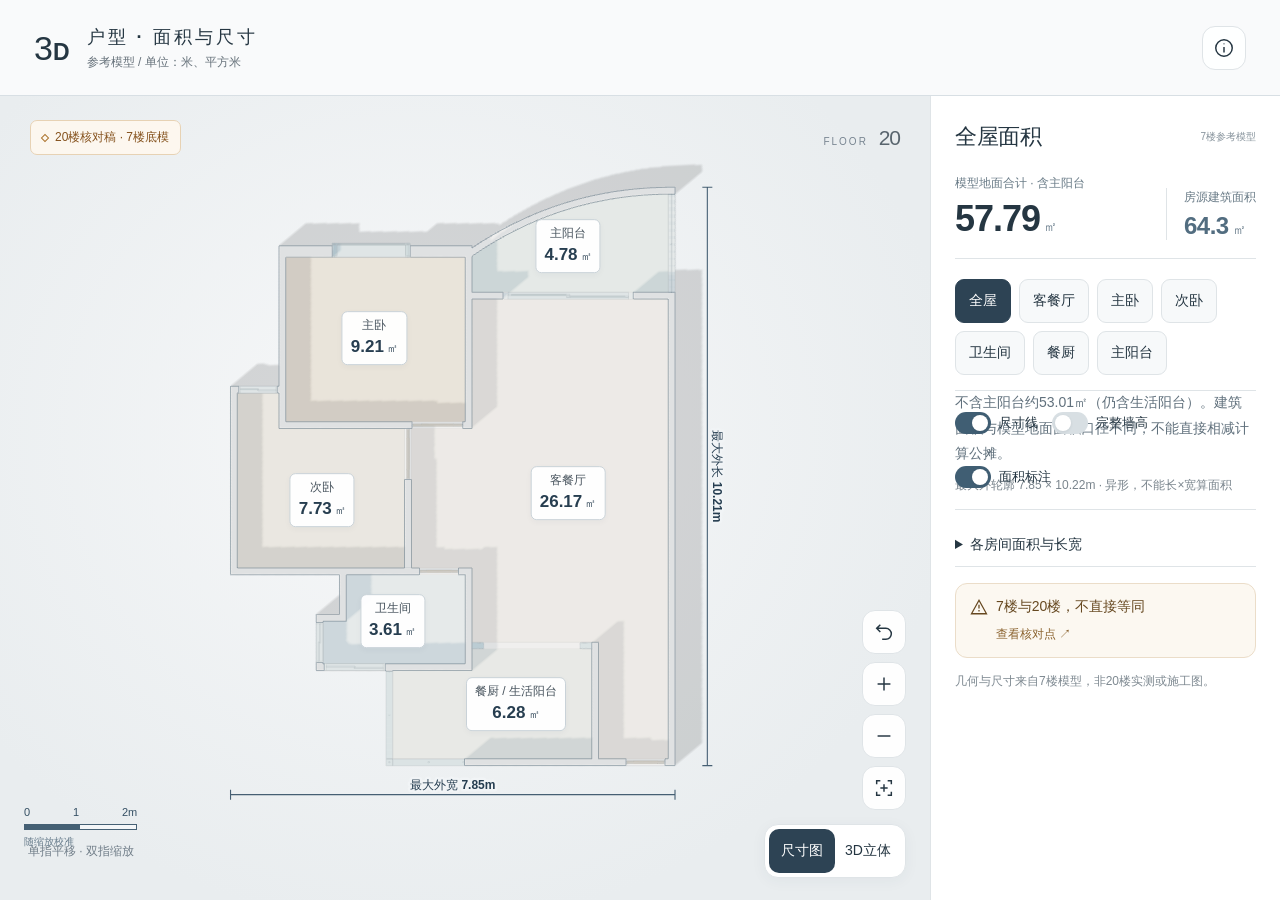
==== index.html @ e79d8c3d "Publish floorplan with visible areas, dimensions and metric scale" ====
<!doctype html>
<html lang="zh-CN">
<head>
  <meta charset="UTF-8">
  <meta name="viewport" content="width=device-width, initial-scale=1, viewport-fit=cover">
  <meta name="theme-color" content="#edf0f2">
  <meta name="description" content="移动端3D户型、房间面积与米制尺寸图。基于参考模型，非现场实测或施工依据。">
  <meta name="robots" content="noindex,nofollow">
  <title>户型 · 面积与尺寸</title>
  <link rel="icon" type="image/svg+xml" href="data:image/svg+xml,%3Csvg xmlns='http://www.w3.org/2000/svg' viewBox='0 0 32 32'%3E%3Crect width='32' height='32' rx='8' fill='%23273643'/%3E%3Cpath d='M8 24V8h9v6h7v10zm9-10v10M8 17h9' fill='none' stroke='%23e4ceb0' stroke-width='2'/%3E%3C/svg%3E">
  <link rel="stylesheet" href="./style.css">
  <script type="importmap">{"imports":{"three":"./vendor/three.module.min.js"}}</script>
</head>
<body>
  <header class="header">
    <div class="identity"><span class="monogram">3<span>D</span></span><div><h1>户型 · 面积与尺寸</h1><p>参考模型 / 单位：米、平方米</p></div></div>
    <button class="icon-button" id="about" aria-label="查看模型依据与墙体差异说明"><svg viewBox="0 0 24 24" fill="none" stroke="currentColor" stroke-width="1.6"><circle cx="12" cy="12" r="9"/><path d="M12 11v6m0-10v1"/></svg></button>
  </header>

  <main>
    <section class="viewer" aria-label="交互式3D户型">
      <div class="view-top"><span class="draft"><i></i>20楼核对稿 · 7楼底模</span><span class="level">FLOOR <b>20</b></span></div>
      <div id="scene" tabindex="0" aria-label="户型3D模型。拖动旋转，双指缩放。也可使用下方按钮及方向键。"></div>
      <div id="labels" aria-hidden="true"></div>
      <svg id="dimensions" aria-hidden="true"></svg>
      <div class="scale-bar" id="scale-bar"><span>0</span><span>1</span><span>2m</span><i></i><small>随缩放校准</small></div>
      <div class="loading" id="loading"><span class="spinner"></span><p>正在展开你的家…</p></div>
      <div id="fallback" hidden><img src="./dimension-plan.svg" alt="参考模型尺寸图，含各房间面积、最大长宽和2米标尺，非20楼实测。"><p>当前浏览器未能显示3D，已显示带面积、尺寸和标尺的平面图。</p></div>
      <div class="orbit-tools" aria-label="视角操作">
        <button class="icon-button" id="rotate-left" aria-label="向左旋转"><svg viewBox="0 0 24 24" fill="none" stroke="currentColor" stroke-width="1.6"><path d="M8 4 4 8l4 4M4 8h10a6 6 0 0 1 0 12h-4"/></svg></button>
        <button class="icon-button" id="zoom-in" aria-label="放大"><svg viewBox="0 0 24 24" fill="none" stroke="currentColor" stroke-width="1.6"><path d="M5 12h14M12 5v14"/></svg></button>
        <button class="icon-button" id="zoom-out" aria-label="缩小"><svg viewBox="0 0 24 24" fill="none" stroke="currentColor" stroke-width="1.6"><path d="M5 12h14"/></svg></button>
        <button class="icon-button" id="reset" aria-label="恢复全屋视角"><svg viewBox="0 0 24 24" fill="none" stroke="currentColor" stroke-width="1.6"><path d="M8 4H4v4m12-4h4v4M4 16v4h4m12-4v4h-4M8 12h8m-4-4v8"/></svg></button>
      </div>
      <div class="view-bottom"><p id="gesture-hint">单指平移 · 双指缩放</p><div class="segmented" aria-label="选择视图"><button id="plan-view" aria-pressed="true">尺寸图</button><button id="three-view" aria-pressed="false">3D立体</button></div></div>
    </section>

    <aside class="panel">
      <div class="panel-heading"><h2 id="room-title">全屋面积</h2><span id="room-number">7楼参考模型</span></div>
      <div class="area-summary"><div><p id="area-label">模型地面合计 · 含主阳台</p><strong id="area-value">57.79</strong><span>㎡</span></div><div class="advertised"><p>房源建筑面积</p><strong>64.3</strong><span>㎡</span></div></div>
      <nav class="rooms" aria-label="定位房间">
        <button data-room="all" aria-pressed="true">全屋</button><button data-room="12" aria-pressed="false">客餐厅</button><button data-room="7" aria-pressed="false">主卧</button><button data-room="3" aria-pressed="false">次卧</button><button data-room="4" aria-pressed="false">卫生间</button><button data-room="13" aria-pressed="false">餐厨</button><button data-room="0" aria-pressed="false">主阳台</button>
      </nav>
      <div class="room-info" aria-live="polite"><p id="room-description">不含主阳台约53.01㎡（仍含生活阳台）。建筑面积与模型地面面积口径不同，不能直接相减计算公摊。</p><p id="room-metric">最大外轮廓 7.85 × 10.22m · 异形，不能长×宽算面积</p></div>
      <div class="display-options"><label><input type="checkbox" id="show-dimensions" checked><span class="switch"></span>尺寸线</label><label><input type="checkbox" id="full-walls"><span class="switch"></span>完整墙高</label><label><input type="checkbox" id="show-labels" checked><span class="switch"></span>面积标注</label></div>
      <details class="area-breakdown"><summary>各房间面积与长宽</summary><table><thead><tr><th scope="col">空间</th><th scope="col">地面面积</th><th scope="col">最大长宽</th></tr></thead><tbody>
        <tr><th scope="row">主卧</th><td>9.21㎡</td><td>3.17 × 2.91m</td></tr>
        <tr><th scope="row">次卧</th><td>7.73㎡</td><td>2.96 × 3.09m</td></tr>
        <tr><th scope="row">卫生间</th><td>3.61㎡</td><td>2.51 × 1.57m</td></tr>
        <tr><th scope="row">厨房 / 生活阳台</th><td>6.28㎡</td><td>3.52 × 1.94m</td></tr>
        <tr><th scope="row">客餐厅 / 过道</th><td>26.17㎡</td><td>4.54 × 8.12m</td></tr>
        <tr><th scope="row">主阳台</th><td>4.78㎡</td><td>3.47 × 1.73m</td></tr>
      </tbody></table><p>以上为模型地面三角面计算值；除主卧外均有凹凸或弧边。“最大长宽”是包络范围，不是每一段墙长。合计用未舍入原值计算。</p></details>
      <button class="check-button" id="review"><span><svg viewBox="0 0 24 24" fill="none" stroke="currentColor" stroke-width="1.7"><path d="m12 3 10 18H2L12 3Z"/><path d="M12 9v5m0 2v2"/></svg>7楼与20楼，不直接等同</span><span>查看核对点 ↗</span></button>
      <p class="footnote">几何与尺寸来自7楼模型，非20楼实测或施工图。</p>
    </aside>
  </main>

  <dialog id="details">
    <div class="dialog-head"><div><p class="eyebrow">MODEL NOTES</p><h2>先核对，再定墙线</h2></div><button class="icon-button" id="close-dialog" aria-label="关闭说明">✕</button></div>
    <p class="note-intro">你已确认20楼与7楼存在墙体差异。这一版保留7楼原始几何，用于旋转查看与逐处核对；<strong>尚未把不确定的墙体改成20楼定稿。</strong></p>
    <div class="review-list">
      <button data-focus="13"><span class="review-index">01</span><span><b>餐厨与生活阳台</b><small>核对开口、照片墙、后端玻璃分隔。柜体和墙体不能只凭广角画面混为一谈。</small></span><span>↗</span></button>
      <button data-focus="7"><span class="review-index">02</span><span><b>两间卧室的窗边墙线</b><small>20楼视频可见窗边转角与梁。窗洞大小、窗台进深及包柱需再确认。</small></span><span>↗</span></button>
      <button data-focus="12"><span class="review-index">03</span><span><b>短过道与门旁墙垛</b><small>20楼可见门旁柜、上方横梁及墙垛；门洞净宽与墙线位置尚未实测。</small></span><span>↗</span></button>
    </div>
    <div class="source-note"><h3>这版的依据</h3><p>直接读取你提供的7楼DAE模型，保留原始三角面、墙体和门窗。20楼两段视频仅用于核对可见关系，不能从广角画面反推厘米级尺寸。</p><p>模型层高约2.80m；房间数值均是7楼模型参考。建筑面积64.3㎡来自原会话房源信息，与模型地面面积不是同一口径。阳台朝西北为你提供的信息，模型本身没有真北。</p><p>要准确修成20楼，请补一张标出差异的平面图，或指出“哪一面墙向哪边移动／多了或少了哪段墙”；再补对应长度即可逐处替换。</p></div>
    <details class="reference"><summary>查看可独立打开的尺寸平面图</summary><a href="./dimension-plan.svg" target="_blank" rel="noopener">打开完整尺寸图 ↗</a><img src="./dimension-plan.svg" alt="参考模型尺寸平面图，非20楼实测图" loading="lazy"></details>
  </dialog>
  <script type="module">
    const dialog = document.getElementById('details');
    for (const id of ['about','review']) document.getElementById(id).onclick = () => dialog.showModal();
    document.getElementById('close-dialog').onclick = () => dialog.close();
    dialog.addEventListener('click', e => { if(e.target===dialog && (e.clientX<dialog.getBoundingClientRect().left || e.clientX>dialog.getBoundingClientRect().right || e.clientY<dialog.getBoundingClientRect().top || e.clientY>dialog.getBoundingClientRect().bottom)) dialog.close(); });
    import('./viewer.js').catch(error => {
      console.error(error);
      document.getElementById('loading').hidden = true;
      document.getElementById('fallback').hidden = false;
      document.getElementById('scene').hidden = true;
      document.getElementById('dimensions').hidden = true;
      document.getElementById('scale-bar').hidden = true;
      document.getElementById('labels').hidden = true;
      document.querySelector('.orbit-tools').hidden = true;
      document.querySelector('.view-bottom').hidden = true;
      for (const control of document.querySelectorAll('.rooms button, .display-options input')) control.disabled = true;
    });
  </script>
</body>
</html>
---- style.css ----
:root{color-scheme:light;--bg:#edf0f2;--ink:#253642;--muted:#66717a;--line:#dfe4e7;--paper:#fff;--accent:#ad6b23;--soft:#f7ead7;--radius:20px;font-family:-apple-system,BlinkMacSystemFont,"PingFang SC","Microsoft YaHei",sans-serif;font-synthesis:none}
*{box-sizing:border-box}body{margin:0;background:var(--bg);color:var(--ink)}button,input{font:inherit}button{cursor:pointer;color:inherit;-webkit-tap-highlight-color:transparent}button:disabled{cursor:not-allowed;opacity:.4}button:focus-visible,summary:focus-visible,#scene:focus-visible{outline:3px solid #3579a9;outline-offset:3px}button{transition:background .18s,color .18s,transform .18s}button:active{transform:scale(.97)}[hidden]{display:none!important}.header{height:96px;padding:20px 34px;display:flex;align-items:center;justify-content:space-between;border-bottom:1px solid #d8dfe4;background:#f9fafb}.identity{display:flex;gap:18px;align-items:center}.monogram{font-size:34px;font-weight:350;letter-spacing:-2px;line-height:1}.monogram span{font-size:23px;font-weight:550;letter-spacing:-1px;margin-left:2px}.identity h1{font-size:18px;margin:0 0 5px;font-weight:600;letter-spacing:3px}.identity p{font-size:12px;color:var(--muted);margin:0}.icon-button{width:44px;height:44px;border:1px solid var(--line);border-radius:13px;background:#ffffffeb;display:grid;place-items:center;flex:none}.icon-button svg{width:22px;height:22px}.icon-button:hover{background:#e5eaed}main{display:grid;grid-template-columns:minmax(0,1fr) 350px;height:calc(100dvh - 96px);min-height:510px}.viewer{position:relative;min-width:0;overflow:hidden;background:radial-gradient(ellipse at 45% 42%,#f7f8f9 0,#e9edef 75%)}#scene{position:absolute;inset:0;touch-action:none}#scene canvas{display:block;width:100%;height:100%;touch-action:none}.view-top{position:absolute;top:24px;left:30px;right:30px;display:flex;align-items:center;justify-content:space-between;pointer-events:none;z-index:2}.draft{font-size:12px;color:#85521d;display:flex;gap:7px;align-items:center;padding:8px 11px;border-radius:7px;background:#fff9efdb;border:1px solid #e7d2b4}.draft i{width:6px;height:6px;border:1.5px solid #ac742e;transform:rotate(45deg)}.level{font-size:10px;letter-spacing:2px;color:#788591}.level b{font-size:21px;font-weight:400;letter-spacing:-1px;margin-left:6px;color:#59656e}#labels{position:absolute;inset:0;pointer-events:none;overflow:hidden}.room-label{position:absolute;text-align:center;transform:translate(-50%,-50%);white-space:nowrap;font-size:12px;line-height:1.4;background:#fffffff2;padding:5px 8px;border-radius:6px;border:1px solid #d4dadd;box-shadow:0 2px 6px #2636420a;color:#47535d}.room-label.selected{color:white;background:#2d475a;border-color:#2d475a}.room-label.pending{color:#87531b;background:#fff3db;border-color:#dabc92;font-size:11px;padding:3px 6px}.loading{position:absolute;inset:0;display:flex;align-items:center;justify-content:center;flex-direction:column;background:var(--bg);z-index:5;font-size:14px;color:var(--muted)}.spinner{width:30px;height:30px;border:2px solid #c8d0d7;border-top-color:#3c566a;border-radius:50%;animation:spin 1s linear infinite}@keyframes spin{to{transform:rotate(360deg)}}#fallback{height:100%;overflow:auto;padding:68px 20px 20px;text-align:center}#fallback img{max-height:75%;max-width:100%;object-fit:contain}#fallback p{font-size:14px}.orbit-tools{position:absolute;right:24px;bottom:90px;display:flex;flex-direction:column;gap:8px}.view-bottom{position:absolute;bottom:22px;left:28px;right:24px;display:flex;align-items:center;justify-content:space-between;gap:14px}.view-bottom p{font-size:12px;color:#717e89;margin:0}.segmented{padding:4px;display:flex;background:#fff;border-radius:14px;box-shadow:0 3px 15px #293c4b0c;border:1px solid var(--line)}.segmented button{border:0;background:transparent;min-height:40px;min-width:66px;border-radius:10px;font-size:14px}.segmented button[aria-pressed=true]{background:#2d4354;color:white}.panel{background:#fff;border-left:1px solid var(--line);padding:38px 24px 24px;display:flex;flex-direction:column;overflow:auto;min-width:0}.panel-heading{display:flex;align-items:center;justify-content:space-between;gap:12px}.eyebrow{font-size:10px;letter-spacing:1.8px;color:#6d7b86;margin:0 0 12px;line-height:1.5}.panel h2{font-size:23px;font-weight:550;letter-spacing:-.5px;margin:0;line-height:1.35}#room-number{font-size:10px;font-variant-numeric:tabular-nums;color:#88949d;white-space:nowrap}.rooms{display:flex;flex-wrap:wrap;gap:8px;margin:28px 0 23px}.rooms button{border:1px solid var(--line);background:#f7f9fa;font-size:14px;padding:10px 13px;border-radius:9px;min-height:44px;white-space:nowrap}.rooms button[aria-pressed=true]{background:#2d4354;color:#fff;border-color:#2d4354}.room-info{min-height:130px}.room-info p{font-size:15px;line-height:1.85;color:#60707c;margin:0 0 16px}#room-metric{font-size:12px;color:#7a858d;line-height:1.7}#room-metric span{padding:0 7px}.display-options{border-top:1px solid var(--line);border-bottom:1px solid var(--line);padding:18px 0;display:flex;gap:18px;flex-wrap:wrap}.display-options label{display:flex;align-items:center;gap:8px;cursor:pointer;min-height:36px;font-size:13px;position:relative}.display-options input{position:absolute;opacity:0;width:38px;height:24px}.switch{height:22px;width:36px;border-radius:20px;background:#d8dfe3;position:relative;transition:background .2s;pointer-events:none}.switch:after{content:"";width:16px;height:16px;position:absolute;left:3px;top:3px;border-radius:50%;background:#fff;transition:transform .2s;box-shadow:0 1px 3px #283c461a}.display-options input:checked+.switch{background:#405e73}.display-options input:checked+.switch:after{transform:translateX(14px)}.display-options input:focus-visible+.switch{outline:3px solid #3579a9;outline-offset:3px}.check-button{border:1px solid #ebddc9;border-radius:12px;padding:14px;background:#fcf8f1;display:flex;flex-direction:column;gap:10px;text-align:left;margin-top:auto;font-size:12px;color:#8b632f;min-height:66px}.check-button>span:first-child{display:flex;align-items:center;gap:8px;font-size:13px;color:#664820}.check-button svg{width:18px;height:18px}.check-button>span:last-child{padding-left:26px}.footnote{font-size:11px;line-height:1.6;color:#7e8991;margin:14px 0 0}dialog{border:0;border-radius:22px;padding:28px;max-width:540px;width:calc(100% - 28px);max-height:86dvh;color:var(--ink);box-shadow:0 20px 100px #12273540}dialog::backdrop{background:#21313c70;backdrop-filter:blur(3px)}.dialog-head{display:flex;align-items:center;justify-content:space-between;gap:15px}.dialog-head h2{margin:0;font-size:24px;font-weight:550}.dialog-head .eyebrow{margin-bottom:5px}.note-intro{font-size:15px;line-height:1.8;color:#63727e;margin:23px 0}.note-intro strong{color:#6e491e;font-weight:550}.review-list{border-top:1px solid var(--line)}.review-list button{width:100%;background:transparent;border:0;border-bottom:1px solid var(--line);display:flex;align-items:center;gap:12px;padding:18px 0;text-align:left}.review-index{font-size:13px;align-self:flex-start;line-height:1.6;color:#b17934}.review-list b{font-weight:550;font-size:15px;display:block}.review-list small{font-size:13px;line-height:1.7;display:block;margin-top:6px;color:var(--muted)}.source-note h3{font-size:16px;margin-top:26px}.source-note p{font-size:13px;line-height:1.8;color:var(--muted)}.reference{font-size:13px;padding-top:10px}.reference summary{cursor:pointer;min-height:44px;line-height:44px}.reference img{width:100%;border:1px solid var(--line);border-radius:8px}
@media(min-width:800px){.check-button{margin-top:32px}.room-info{flex:1}}
@media(max-width:799px){.header{height:78px;padding:16px 20px}.identity{gap:14px}.monogram{font-size:31px}.identity h1{font-size:16px}.identity p{font-size:11px}main{display:flex;flex-direction:column;height:calc(100dvh - 78px);min-height:660px}.viewer{flex:1;min-height:350px}.panel{flex:none;border-left:0;border-top:1px solid #dfe5e9;border-radius:25px 25px 0 0;padding:20px 20px max(16px,env(safe-area-inset-bottom));overflow:visible;z-index:3;box-shadow:0 -6px 32px #28415506}.panel h2{font-size:21px}.panel .eyebrow{font-size:9px;margin-bottom:5px;letter-spacing:1.6px}.rooms{flex-wrap:nowrap;overflow:auto;margin:15px -20px 12px;padding:0 20px 2px;scrollbar-width:none;gap:8px}.rooms::-webkit-scrollbar{display:none}.rooms button{font-size:13px;padding:10px 13px;min-height:42px;flex:none}.room-info{min-height:65px}.room-info p{font-size:13px;line-height:1.65;margin:0 0 7px}#room-metric{font-size:11px;margin-bottom:10px}.display-options{padding:6px 0;border-bottom:0;gap:24px}.display-options label{font-size:12px}.check-button{flex-direction:row;align-items:center;justify-content:space-between;padding:10px 12px;min-height:42px;gap:6px;margin-top:7px}.check-button>span:first-child{font-size:12px;gap:6px}.check-button>span:last-child{padding:0;font-size:11px;white-space:nowrap}.check-button svg{width:15px;height:15px}.footnote{font-size:10px;margin-top:8px}.view-top{top:16px;left:20px;right:20px}.draft{font-size:10px;padding:7px 9px}.level{font-size:9px}.level b{font-size:18px}.orbit-tools{bottom:73px;right:16px;gap:7px}.orbit-tools .icon-button{width:38px;height:38px;border-radius:11px}.orbit-tools svg{width:18px;height:18px}.view-bottom{bottom:16px;left:20px;right:16px;gap:8px}.view-bottom p{font-size:10px;max-width:150px;line-height:1.7}.segmented{padding:3px;border-radius:12px}.segmented button{min-width:55px;min-height:38px;font-size:12px}.room-label{font-size:11px;padding:4px 6px}.room-label.pending{font-size:10px;padding:3px 5px}dialog{padding:22px;max-height:88dvh}.note-intro{font-size:14px}}
@media(max-width:360px){.panel{padding-left:16px;padding-right:16px}.panel h2{font-size:19px}.check-button{flex-direction:column;align-items:flex-start;gap:5px}.check-button>span:last-child{margin-left:20px}.view-bottom p{max-width:125px}.level{display:none}}
.panel-heading .eyebrow{display:none}.room-info p{font-size:16px}.footnote{font-size:12px}.room-label,.room-label.pending{font-size:12px}.room-label.pending{min-width:24px;font-weight:600}.display-options label{font-size:14px;min-height:44px}.view-bottom p,.draft{font-size:12px}.check-button>span:first-child{font-size:14px}.check-button>span:last-child{font-size:12px}.rooms button,.segmented button{font-size:14px;min-height:44px}.identity p,#room-metric{font-size:12px}
@media(max-width:799px){.orbit-tools .icon-button{width:44px;height:44px}.orbit-tools{bottom:80px}.room-info p{font-size:14px;line-height:1.7}.check-button{min-height:48px}.check-button>span:first-child{font-size:12px}.check-button>span:last-child{font-size:12px}.view-bottom p{font-size:12px;max-width:150px}.panel-heading #room-number{display:none}.room-info{min-height:75px}.footnote{line-height:1.55;margin-top:8px}.display-options{gap:22px}.panel{padding-top:18px}.rooms{margin-top:13px}}
#dimensions{position:absolute;inset:0;width:100%;height:100%;pointer-events:none;overflow:hidden;z-index:1}.dimension path{fill:none;stroke:#465f73;stroke-width:1.1}.dimension text{fill:#253d50;stroke:#f1f4f6;stroke-width:5px;paint-order:stroke;font-size:12px;font-weight:600;stroke-linejoin:round}#labels{z-index:2}.room-label{font-size:12px;padding:6px 8px;border-color:#c9d2d8;line-height:1.3}.room-label b{display:block;font-size:17px;font-weight:600;margin-top:2px;color:#273e50;font-variant-numeric:tabular-nums}.room-label b small{font-size:11px;font-weight:400}.room-label em{display:none;font-size:12px;font-style:normal;margin-top:3px}.room-label.selected b{color:white}.room-label.selected em{display:block}.room-label.pending{padding:3px 5px}.scale-bar{position:absolute;left:24px;bottom:82px;z-index:3;display:flex;justify-content:space-between;font-size:11px;font-variant-numeric:tabular-nums;color:#344f63;min-width:24px;max-width:220px;pointer-events:none}.scale-bar i{height:6px;border:1px solid #456074;background:linear-gradient(to right,#456074 50%,#f4f6f8 50%);position:absolute;top:18px;left:0;right:0}.scale-bar small{font-size:10px;position:absolute;top:29px;white-space:nowrap;color:#667b8b}.area-summary{display:flex;gap:16px;justify-content:space-between;align-items:end;margin:22px 0 0;padding-bottom:18px;border-bottom:1px solid var(--line)}.area-summary p{font-size:12px;margin:0 0 6px;color:#687a86;line-height:1.5}.area-summary strong{font-size:36px;letter-spacing:-1px;font-weight:550;font-variant-numeric:tabular-nums}.area-summary span{font-size:13px;margin-left:4px;color:#657988}.area-summary .advertised strong{font-size:24px;letter-spacing:-.5px;color:#526d80}.area-summary .advertised{border-left:1px solid var(--line);padding-left:17px}.rooms{margin:20px 0 15px}.room-info{min-height:0;flex:0}.room-info p{font-size:14px;margin-bottom:8px}.display-options{gap:10px 14px;padding:10px 0}.display-options label{font-size:13px}.area-breakdown{margin-top:12px;border-bottom:1px solid var(--line)}.area-breakdown summary{font-size:14px;cursor:pointer;line-height:44px;min-height:44px}.area-breakdown table{font-size:12px;border-collapse:collapse;width:100%;font-variant-numeric:tabular-nums}.area-breakdown td,.area-breakdown th{font-weight:400;text-align:left;vertical-align:top;border-bottom:1px solid #e5eaed;padding:10px 4px;line-height:1.7}.area-breakdown th:first-child{padding-left:0}.area-breakdown td:last-child{white-space:nowrap}.area-breakdown thead{color:#788590}.area-breakdown p{font-size:12px;line-height:1.7;color:#72808b}.check-button{margin-top:16px}.panel{padding-top:26px}.panel h2{font-size:22px}.view-top,.view-bottom,.orbit-tools{z-index:4}.view-bottom{pointer-events:none}.view-bottom .segmented{pointer-events:auto}
@media(max-width:799px){main{height:auto;min-height:calc(100dvh - 78px)}.viewer{height:58dvh;min-height:440px;max-height:610px;flex:none}.panel{padding-top:20px}.area-summary{margin-top:14px;padding-bottom:13px;gap:12px}.area-summary strong{font-size:33px}.area-summary .advertised strong{font-size:25px}.area-summary p{font-size:12px}.rooms{margin:13px -20px 11px;padding:0 20px}.room-label{padding:4px 6px}.room-label b{font-size:15px}.room-label em{font-size:11px}.scale-bar{left:20px;bottom:91px}.orbit-tools{right:12px;bottom:81px}.display-options{gap:8px 16px;padding:6px 0}.display-options label{font-size:13px}.area-breakdown{margin-top:2px}.area-breakdown table{font-size:13px}.room-info p{font-size:13px}.room-info{min-height:0}.check-button{margin-top:10px}.view-bottom{bottom:18px}.view-bottom p{font-size:11px;max-width:135px}.segmented button{min-width:65px}.footnote{font-size:12px}.panel #room-metric{line-height:1.8}.dimension text{font-size:11px}.view-top .level{display:none}}
@media(prefers-reduced-motion:reduce){*,*:before,*:after{animation:none!important;transition:none!important}}
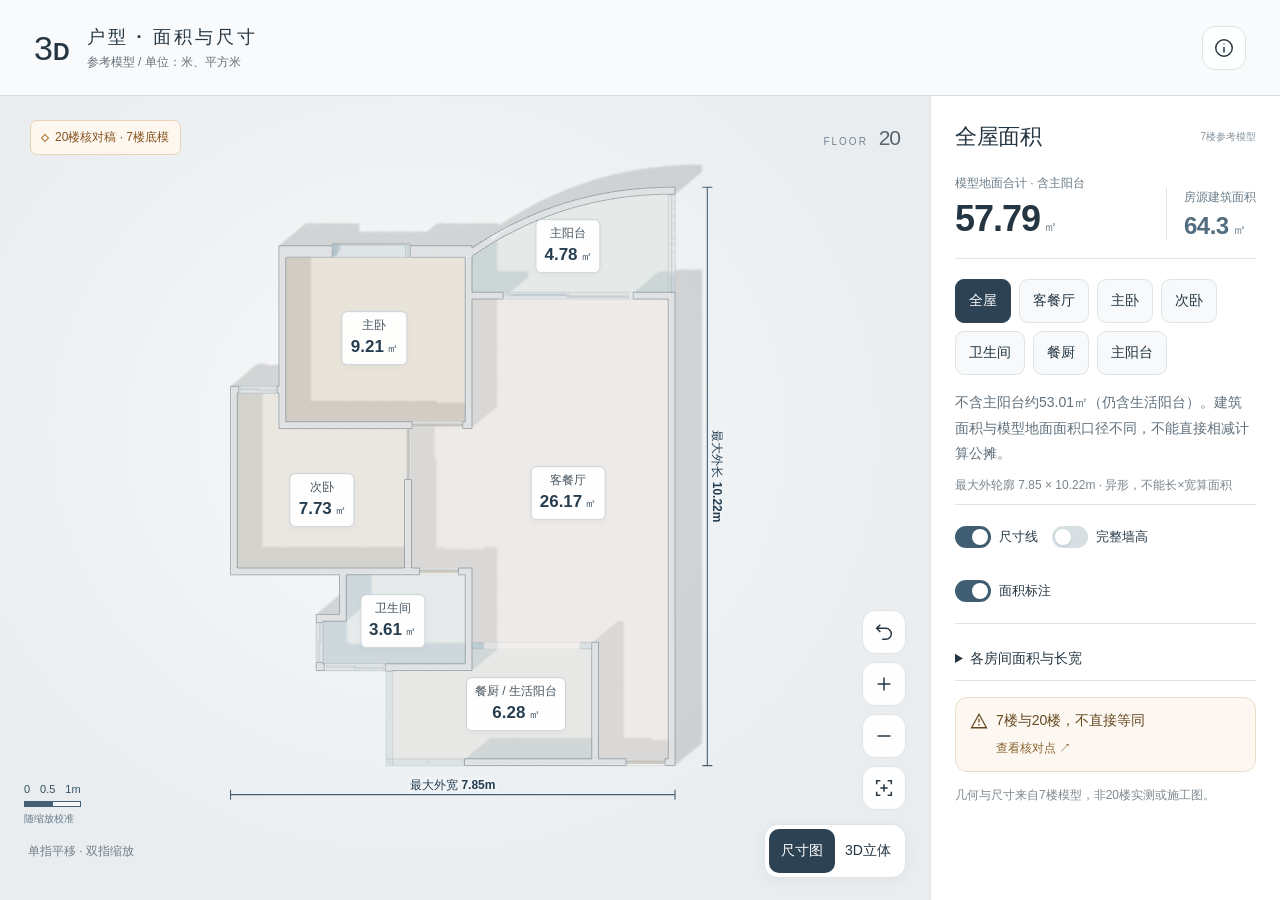
==== commit 34da995d: "Version UI assets so mobile visitors receive current dimensions" ====
--- a/index.html
+++ b/index.html
@@ -8,7 +8,7 @@
   <meta name="robots" content="noindex,nofollow">
   <title>户型 · 面积与尺寸</title>
   <link rel="icon" type="image/svg+xml" href="data:image/svg+xml,%3Csvg xmlns='http://www.w3.org/2000/svg' viewBox='0 0 32 32'%3E%3Crect width='32' height='32' rx='8' fill='%23273643'/%3E%3Cpath d='M8 24V8h9v6h7v10zm9-10v10M8 17h9' fill='none' stroke='%23e4ceb0' stroke-width='2'/%3E%3C/svg%3E">
-  <link rel="stylesheet" href="./style.css">
+  <link rel="stylesheet" href="./style.css?v=3">
   <script type="importmap">{"imports":{"three":"./vendor/three.module.min.js"}}</script>
 </head>
 <body>
@@ -25,7 +25,7 @@
       <svg id="dimensions" aria-hidden="true"></svg>
       <div class="scale-bar" id="scale-bar"><span>0</span><span>1</span><span>2m</span><i></i><small>随缩放校准</small></div>
       <div class="loading" id="loading"><span class="spinner"></span><p>正在展开你的家…</p></div>
-      <div id="fallback" hidden><img src="./dimension-plan.svg" alt="参考模型尺寸图，含各房间面积、最大长宽和2米标尺，非20楼实测。"><p>当前浏览器未能显示3D，已显示带面积、尺寸和标尺的平面图。</p></div>
+      <div id="fallback" hidden><img src="./dimension-plan.svg?v=3" alt="参考模型尺寸图，含各房间面积、最大长宽和2米标尺，非20楼实测。"><p>当前浏览器未能显示3D，已显示带面积、尺寸和标尺的平面图。</p></div>
       <div class="orbit-tools" aria-label="视角操作">
         <button class="icon-button" id="rotate-left" aria-label="向左旋转"><svg viewBox="0 0 24 24" fill="none" stroke="currentColor" stroke-width="1.6"><path d="M8 4 4 8l4 4M4 8h10a6 6 0 0 1 0 12h-4"/></svg></button>
         <button class="icon-button" id="zoom-in" aria-label="放大"><svg viewBox="0 0 24 24" fill="none" stroke="currentColor" stroke-width="1.6"><path d="M5 12h14M12 5v14"/></svg></button>
@@ -65,14 +65,14 @@
       <button data-focus="12"><span class="review-index">03</span><span><b>短过道与门旁墙垛</b><small>20楼可见门旁柜、上方横梁及墙垛；门洞净宽与墙线位置尚未实测。</small></span><span>↗</span></button>
     </div>
     <div class="source-note"><h3>这版的依据</h3><p>直接读取你提供的7楼DAE模型，保留原始三角面、墙体和门窗。20楼两段视频仅用于核对可见关系，不能从广角画面反推厘米级尺寸。</p><p>模型层高约2.80m；房间数值均是7楼模型参考。建筑面积64.3㎡来自原会话房源信息，与模型地面面积不是同一口径。阳台朝西北为你提供的信息，模型本身没有真北。</p><p>要准确修成20楼，请补一张标出差异的平面图，或指出“哪一面墙向哪边移动／多了或少了哪段墙”；再补对应长度即可逐处替换。</p></div>
-    <details class="reference"><summary>查看可独立打开的尺寸平面图</summary><a href="./dimension-plan.svg" target="_blank" rel="noopener">打开完整尺寸图 ↗</a><img src="./dimension-plan.svg" alt="参考模型尺寸平面图，非20楼实测图" loading="lazy"></details>
+    <details class="reference"><summary>查看可独立打开的尺寸平面图</summary><a href="./dimension-plan.svg?v=3" target="_blank" rel="noopener">打开完整尺寸图 ↗</a><img src="./dimension-plan.svg?v=3" alt="参考模型尺寸平面图，非20楼实测图" loading="lazy"></details>
   </dialog>
   <script type="module">
     const dialog = document.getElementById('details');
     for (const id of ['about','review']) document.getElementById(id).onclick = () => dialog.showModal();
     document.getElementById('close-dialog').onclick = () => dialog.close();
     dialog.addEventListener('click', e => { if(e.target===dialog && (e.clientX<dialog.getBoundingClientRect().left || e.clientX>dialog.getBoundingClientRect().right || e.clientY<dialog.getBoundingClientRect().top || e.clientY>dialog.getBoundingClientRect().bottom)) dialog.close(); });
-    import('./viewer.js').catch(error => {
+    import('./viewer.js?v=3').catch(error => {
       console.error(error);
       document.getElementById('loading').hidden = true;
       document.getElementById('fallback').hidden = false;
--- a/style.css
+++ b/style.css
@@ -7,4 +7,7 @@
 @media(max-width:799px){.orbit-tools .icon-button{width:44px;height:44px}.orbit-tools{bottom:80px}.room-info p{font-size:14px;line-height:1.7}.check-button{min-height:48px}.check-button>span:first-child{font-size:12px}.check-button>span:last-child{font-size:12px}.view-bottom p{font-size:12px;max-width:150px}.panel-heading #room-number{display:none}.room-info{min-height:75px}.footnote{line-height:1.55;margin-top:8px}.display-options{gap:22px}.panel{padding-top:18px}.rooms{margin-top:13px}}
 #dimensions{position:absolute;inset:0;width:100%;height:100%;pointer-events:none;overflow:hidden;z-index:1}.dimension path{fill:none;stroke:#465f73;stroke-width:1.1}.dimension text{fill:#253d50;stroke:#f1f4f6;stroke-width:5px;paint-order:stroke;font-size:12px;font-weight:600;stroke-linejoin:round}#labels{z-index:2}.room-label{font-size:12px;padding:6px 8px;border-color:#c9d2d8;line-height:1.3}.room-label b{display:block;font-size:17px;font-weight:600;margin-top:2px;color:#273e50;font-variant-numeric:tabular-nums}.room-label b small{font-size:11px;font-weight:400}.room-label em{display:none;font-size:12px;font-style:normal;margin-top:3px}.room-label.selected b{color:white}.room-label.selected em{display:block}.room-label.pending{padding:3px 5px}.scale-bar{position:absolute;left:24px;bottom:82px;z-index:3;display:flex;justify-content:space-between;font-size:11px;font-variant-numeric:tabular-nums;color:#344f63;min-width:24px;max-width:220px;pointer-events:none}.scale-bar i{height:6px;border:1px solid #456074;background:linear-gradient(to right,#456074 50%,#f4f6f8 50%);position:absolute;top:18px;left:0;right:0}.scale-bar small{font-size:10px;position:absolute;top:29px;white-space:nowrap;color:#667b8b}.area-summary{display:flex;gap:16px;justify-content:space-between;align-items:end;margin:22px 0 0;padding-bottom:18px;border-bottom:1px solid var(--line)}.area-summary p{font-size:12px;margin:0 0 6px;color:#687a86;line-height:1.5}.area-summary strong{font-size:36px;letter-spacing:-1px;font-weight:550;font-variant-numeric:tabular-nums}.area-summary span{font-size:13px;margin-left:4px;color:#657988}.area-summary .advertised strong{font-size:24px;letter-spacing:-.5px;color:#526d80}.area-summary .advertised{border-left:1px solid var(--line);padding-left:17px}.rooms{margin:20px 0 15px}.room-info{min-height:0;flex:0}.room-info p{font-size:14px;margin-bottom:8px}.display-options{gap:10px 14px;padding:10px 0}.display-options label{font-size:13px}.area-breakdown{margin-top:12px;border-bottom:1px solid var(--line)}.area-breakdown summary{font-size:14px;cursor:pointer;line-height:44px;min-height:44px}.area-breakdown table{font-size:12px;border-collapse:collapse;width:100%;font-variant-numeric:tabular-nums}.area-breakdown td,.area-breakdown th{font-weight:400;text-align:left;vertical-align:top;border-bottom:1px solid #e5eaed;padding:10px 4px;line-height:1.7}.area-breakdown th:first-child{padding-left:0}.area-breakdown td:last-child{white-space:nowrap}.area-breakdown thead{color:#788590}.area-breakdown p{font-size:12px;line-height:1.7;color:#72808b}.check-button{margin-top:16px}.panel{padding-top:26px}.panel h2{font-size:22px}.view-top,.view-bottom,.orbit-tools{z-index:4}.view-bottom{pointer-events:none}.view-bottom .segmented{pointer-events:auto}
 @media(max-width:799px){main{height:auto;min-height:calc(100dvh - 78px)}.viewer{height:58dvh;min-height:440px;max-height:610px;flex:none}.panel{padding-top:20px}.area-summary{margin-top:14px;padding-bottom:13px;gap:12px}.area-summary strong{font-size:33px}.area-summary .advertised strong{font-size:25px}.area-summary p{font-size:12px}.rooms{margin:13px -20px 11px;padding:0 20px}.room-label{padding:4px 6px}.room-label b{font-size:15px}.room-label em{font-size:11px}.scale-bar{left:20px;bottom:91px}.orbit-tools{right:12px;bottom:81px}.display-options{gap:8px 16px;padding:6px 0}.display-options label{font-size:13px}.area-breakdown{margin-top:2px}.area-breakdown table{font-size:13px}.room-info p{font-size:13px}.room-info{min-height:0}.check-button{margin-top:10px}.view-bottom{bottom:18px}.view-bottom p{font-size:11px;max-width:135px}.segmented button{min-width:65px}.footnote{font-size:12px}.panel #room-metric{line-height:1.8}.dimension text{font-size:11px}.view-top .level{display:none}}
+.panel>*{flex-shrink:0}.room-info{flex:0 0 auto}.scale-bar{bottom:105px}
+@media(max-width:799px){.scale-bar{bottom:123px}.orbit-tools{left:16px;right:auto;bottom:20px;flex-direction:row;gap:5px}.view-bottom{left:auto;right:16px;bottom:20px}.view-bottom p{display:none}.view-bottom .segmented button{min-width:63px}}
+@media(max-width:374px){.orbit-tools #rotate-left{display:none}}
 @media(prefers-reduced-motion:reduce){*,*:before,*:after{animation:none!important;transition:none!important}}
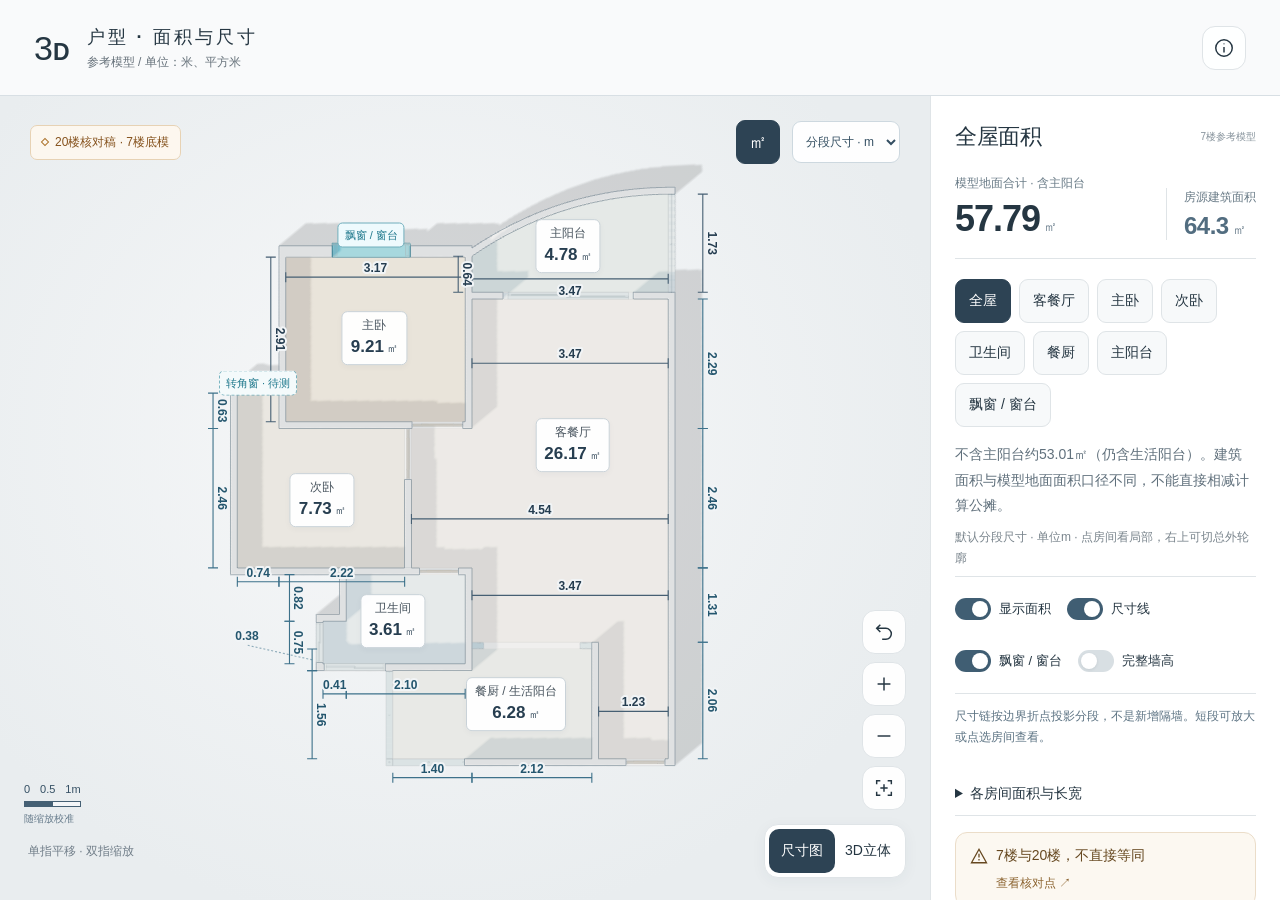
==== commit 0b9f3b70: "Add segmented dimensions, window ledges and independent area toggle" ====
--- a/index.html
+++ b/index.html
@@ -8,7 +8,7 @@
   <meta name="robots" content="noindex,nofollow">
   <title>户型 · 面积与尺寸</title>
   <link rel="icon" type="image/svg+xml" href="data:image/svg+xml,%3Csvg xmlns='http://www.w3.org/2000/svg' viewBox='0 0 32 32'%3E%3Crect width='32' height='32' rx='8' fill='%23273643'/%3E%3Cpath d='M8 24V8h9v6h7v10zm9-10v10M8 17h9' fill='none' stroke='%23e4ceb0' stroke-width='2'/%3E%3C/svg%3E">
-  <link rel="stylesheet" href="./style.css?v=3">
+  <link rel="stylesheet" href="./style.css?v=4">
   <script type="importmap">{"imports":{"three":"./vendor/three.module.min.js"}}</script>
 </head>
 <body>
@@ -19,13 +19,13 @@
 
   <main>
     <section class="viewer" aria-label="交互式3D户型">
-      <div class="view-top"><span class="draft"><i></i>20楼核对稿 · 7楼底模</span><span class="level">FLOOR <b>20</b></span></div>
+      <div class="view-top"><span class="draft"><i></i>20楼核对稿 · 7楼底模</span><button id="area-quick" aria-label="显示或隐藏各房间面积" aria-pressed="true">㎡</button><select id="dimension-mode" aria-label="尺寸标注模式"><option value="segments">分段尺寸 · m</option><option value="overall">总外轮廓 · m</option></select></div>
       <div id="scene" tabindex="0" aria-label="户型3D模型。拖动旋转，双指缩放。也可使用下方按钮及方向键。"></div>
       <div id="labels" aria-hidden="true"></div>
       <svg id="dimensions" aria-hidden="true"></svg>
       <div class="scale-bar" id="scale-bar"><span>0</span><span>1</span><span>2m</span><i></i><small>随缩放校准</small></div>
       <div class="loading" id="loading"><span class="spinner"></span><p>正在展开你的家…</p></div>
-      <div id="fallback" hidden><img src="./dimension-plan.svg?v=3" alt="参考模型尺寸图，含各房间面积、最大长宽和2米标尺，非20楼实测。"><p>当前浏览器未能显示3D，已显示带面积、尺寸和标尺的平面图。</p></div>
+      <div id="fallback" hidden><img src="./dimension-plan.svg?v=4" alt="参考模型尺寸图，含各房间面积、分段长宽和2米标尺，非20楼实测。"><p>当前浏览器未能显示3D，已显示带面积、尺寸和标尺的平面图。</p></div>
       <div class="orbit-tools" aria-label="视角操作">
         <button class="icon-button" id="rotate-left" aria-label="向左旋转"><svg viewBox="0 0 24 24" fill="none" stroke="currentColor" stroke-width="1.6"><path d="M8 4 4 8l4 4M4 8h10a6 6 0 0 1 0 12h-4"/></svg></button>
         <button class="icon-button" id="zoom-in" aria-label="放大"><svg viewBox="0 0 24 24" fill="none" stroke="currentColor" stroke-width="1.6"><path d="M5 12h14M12 5v14"/></svg></button>
@@ -37,12 +37,14 @@
 
     <aside class="panel">
       <div class="panel-heading"><h2 id="room-title">全屋面积</h2><span id="room-number">7楼参考模型</span></div>
-      <div class="area-summary"><div><p id="area-label">模型地面合计 · 含主阳台</p><strong id="area-value">57.79</strong><span>㎡</span></div><div class="advertised"><p>房源建筑面积</p><strong>64.3</strong><span>㎡</span></div></div>
+      <div class="area-summary"><div><p id="area-label">模型地面合计 · 含主阳台</p><strong id="area-value">57.79</strong><span id="area-unit">㎡</span></div><div class="advertised"><p>房源建筑面积</p><strong>64.3</strong><span>㎡</span></div></div>
       <nav class="rooms" aria-label="定位房间">
-        <button data-room="all" aria-pressed="true">全屋</button><button data-room="12" aria-pressed="false">客餐厅</button><button data-room="7" aria-pressed="false">主卧</button><button data-room="3" aria-pressed="false">次卧</button><button data-room="4" aria-pressed="false">卫生间</button><button data-room="13" aria-pressed="false">餐厨</button><button data-room="0" aria-pressed="false">主阳台</button>
+        <button data-room="all" aria-pressed="true">全屋</button><button data-room="12" aria-pressed="false">客餐厅</button><button data-room="7" aria-pressed="false">主卧</button><button data-room="3" aria-pressed="false">次卧</button><button data-room="4" aria-pressed="false">卫生间</button><button data-room="13" aria-pressed="false">餐厨</button><button data-room="0" aria-pressed="false">主阳台</button><button data-room="windows" aria-pressed="false">飘窗 / 窗台</button>
       </nav>
       <div class="room-info" aria-live="polite"><p id="room-description">不含主阳台约53.01㎡（仍含生活阳台）。建筑面积与模型地面面积口径不同，不能直接相减计算公摊。</p><p id="room-metric">最大外轮廓 7.85 × 10.22m · 异形，不能长×宽算面积</p></div>
-      <div class="display-options"><label><input type="checkbox" id="show-dimensions" checked><span class="switch"></span>尺寸线</label><label><input type="checkbox" id="full-walls"><span class="switch"></span>完整墙高</label><label><input type="checkbox" id="show-labels" checked><span class="switch"></span>面积标注</label></div>
+      <div class="display-options"><label><input type="checkbox" id="show-areas" checked><span class="switch"></span>显示面积</label><label><input type="checkbox" id="show-dimensions" checked><span class="switch"></span>尺寸线</label><label><input type="checkbox" id="show-windows" checked><span class="switch"></span>飘窗 / 窗台</label><label><input type="checkbox" id="full-walls"><span class="switch"></span>完整墙高</label></div>
+      <p class="dimension-note" id="dimension-note">尺寸链按边界折点投影分段，不是新增隔墙。短段可放大或点选房间查看。</p>
+      <section id="window-detail" hidden><h3>飘窗单独看，不混进房间面积</h3><p><i class="window-swatch"></i><b>主卧：</b>蓝色台面按7楼窗构件范围示意；构件宽1.38m、总进深0.25m，底缘离地0.60m。这不是20楼飘窗净宽或可用进深。</p><p><i class="window-swatch uncertain"></i><b>次卧：</b>20楼视频可见转角窗；底模只含窄窗构件，完整转角及窗台轮廓待实测。虚线只标待核对位置，不表示实际飘出范围。</p><p>窗台示意不计入57.79㎡地面合计；模型地面与窗台不会重复相加。</p></section>
       <details class="area-breakdown"><summary>各房间面积与长宽</summary><table><thead><tr><th scope="col">空间</th><th scope="col">地面面积</th><th scope="col">最大长宽</th></tr></thead><tbody>
         <tr><th scope="row">主卧</th><td>9.21㎡</td><td>3.17 × 2.91m</td></tr>
         <tr><th scope="row">次卧</th><td>7.73㎡</td><td>2.96 × 3.09m</td></tr>
@@ -65,14 +67,17 @@
       <button data-focus="12"><span class="review-index">03</span><span><b>短过道与门旁墙垛</b><small>20楼可见门旁柜、上方横梁及墙垛；门洞净宽与墙线位置尚未实测。</small></span><span>↗</span></button>
     </div>
     <div class="source-note"><h3>这版的依据</h3><p>直接读取你提供的7楼DAE模型，保留原始三角面、墙体和门窗。20楼两段视频仅用于核对可见关系，不能从广角画面反推厘米级尺寸。</p><p>模型层高约2.80m；房间数值均是7楼模型参考。建筑面积64.3㎡来自原会话房源信息，与模型地面面积不是同一口径。阳台朝西北为你提供的信息，模型本身没有真北。</p><p>要准确修成20楼，请补一张标出差异的平面图，或指出“哪一面墙向哪边移动／多了或少了哪段墙”；再补对应长度即可逐处替换。</p></div>
-    <details class="reference"><summary>查看可独立打开的尺寸平面图</summary><a href="./dimension-plan.svg?v=3" target="_blank" rel="noopener">打开完整尺寸图 ↗</a><img src="./dimension-plan.svg?v=3" alt="参考模型尺寸平面图，非20楼实测图" loading="lazy"></details>
+    <details class="reference"><summary>查看可独立打开的尺寸平面图</summary><a href="./dimension-plan.svg?v=4" target="_blank" rel="noopener">打开完整尺寸图 ↗</a><img src="./dimension-plan.svg?v=4" alt="参考模型尺寸平面图，非20楼实测图" loading="lazy"></details>
   </dialog>
   <script type="module">
     const dialog = document.getElementById('details');
+    const areaInput=document.getElementById('show-areas'),areaQuick=document.getElementById('area-quick');
+    areaInput.onchange=()=>{areaQuick.setAttribute('aria-pressed',String(areaInput.checked));document.querySelector('#fallback img').src=areaInput.checked?'./dimension-plan.svg?v=4':'./dimension-plan-no-areas.svg?v=4';};
+    areaQuick.onclick=()=>{areaInput.checked=!areaInput.checked;areaInput.onchange();};
     for (const id of ['about','review']) document.getElementById(id).onclick = () => dialog.showModal();
     document.getElementById('close-dialog').onclick = () => dialog.close();
     dialog.addEventListener('click', e => { if(e.target===dialog && (e.clientX<dialog.getBoundingClientRect().left || e.clientX>dialog.getBoundingClientRect().right || e.clientY<dialog.getBoundingClientRect().top || e.clientY>dialog.getBoundingClientRect().bottom)) dialog.close(); });
-    import('./viewer.js?v=3').catch(error => {
+    import('./viewer.js?v=4').catch(error => {
       console.error(error);
       document.getElementById('loading').hidden = true;
       document.getElementById('fallback').hidden = false;
@@ -82,7 +87,7 @@
       document.getElementById('labels').hidden = true;
       document.querySelector('.orbit-tools').hidden = true;
       document.querySelector('.view-bottom').hidden = true;
-      for (const control of document.querySelectorAll('.rooms button, .display-options input')) control.disabled = true;
+      for (const control of document.querySelectorAll('.rooms button, .display-options input:not(#show-areas), #dimension-mode')) control.disabled = true;
     });
   </script>
 </body>
--- a/style.css
+++ b/style.css
@@ -10,4 +10,8 @@
 .panel>*{flex-shrink:0}.room-info{flex:0 0 auto}.scale-bar{bottom:105px}
 @media(max-width:799px){.scale-bar{bottom:123px}.orbit-tools{left:16px;right:auto;bottom:20px;flex-direction:row;gap:5px}.view-bottom{left:auto;right:16px;bottom:20px}.view-bottom p{display:none}.view-bottom .segmented button{min-width:63px}}
 @media(max-width:374px){.orbit-tools #rotate-left{display:none}}
+#dimension-mode{pointer-events:auto;min-height:42px;max-width:145px;border:1px solid #cdd8df;border-radius:9px;padding:7px 9px;font:inherit;font-size:12px;background:#fffffff0;color:#344f62;outline-offset:3px}.dimension.chain path{stroke:#3d718a;stroke-width:1.1}.dimension.chain text{fill:#24566e}.dimension text{font-size:12px;stroke-width:4px;font-weight:550}.dimension.window-dimension path{stroke:#21869e;stroke-width:1.6}.dimension.window-dimension text{fill:#18758b}.hide-areas .room-label>b{display:none!important}.hide-areas .room-label{padding-top:5px;padding-bottom:5px}.window-label{position:absolute;transform:translate(-50%,-50%);border:1px solid #70aebc;background:#eefafd;color:#227a8e;font-size:11px;border-radius:5px;padding:4px 6px;white-space:nowrap;cursor:pointer;pointer-events:auto}.window-label.unknown{border-style:dashed;background:#f4fafb}.dimension-note{font-size:12px;line-height:1.7;color:#5c7383;margin:12px 0}.window-mode .advertised{display:none}#window-detail{padding:14px 0;border-top:1px solid var(--line)}#window-detail h3{font-size:15px;margin:0 0 12px;font-weight:550}#window-detail p{font-size:13px;line-height:1.8;color:#5c7180;margin:8px 0}.window-swatch{display:inline-block;width:14px;height:8px;background:#59adbf;margin-right:6px}.window-swatch.uncertain{background:transparent;border-bottom:2px dashed #59adbf}.display-options{gap:8px 16px}
+@media(max-width:799px){#dimension-mode{max-width:132px;font-size:12px;min-height:40px}.view-top{gap:8px}.view-top .draft{font-size:10px;padding:7px}.dimension text{font-size:11px;stroke-width:4px}.window-label{font-size:10px;max-width:100px}.display-options{gap:6px 16px}.dimension-note{font-size:12px}.room-label{font-size:11px}.room-label b{font-size:14px}.room-label.selected em{font-size:11px}}
+#area-quick{pointer-events:auto;min-width:44px;height:44px;border:1px solid #cdd8df;border-radius:9px;background:#fff;color:#325a72;font-size:18px;margin-left:auto;flex:none}#area-quick[aria-pressed=true]{background:#2d4354;border-color:#2d4354;color:white}.view-top{gap:12px}@media(max-width:799px){.view-top{gap:8px}#area-quick{margin-left:auto}.view-top .draft{white-space:nowrap;font-size:10px;flex-shrink:1}}
+.dimension .dimension-leader{stroke-dasharray:2 2;opacity:.55}
 @media(prefers-reduced-motion:reduce){*,*:before,*:after{animation:none!important;transition:none!important}}
